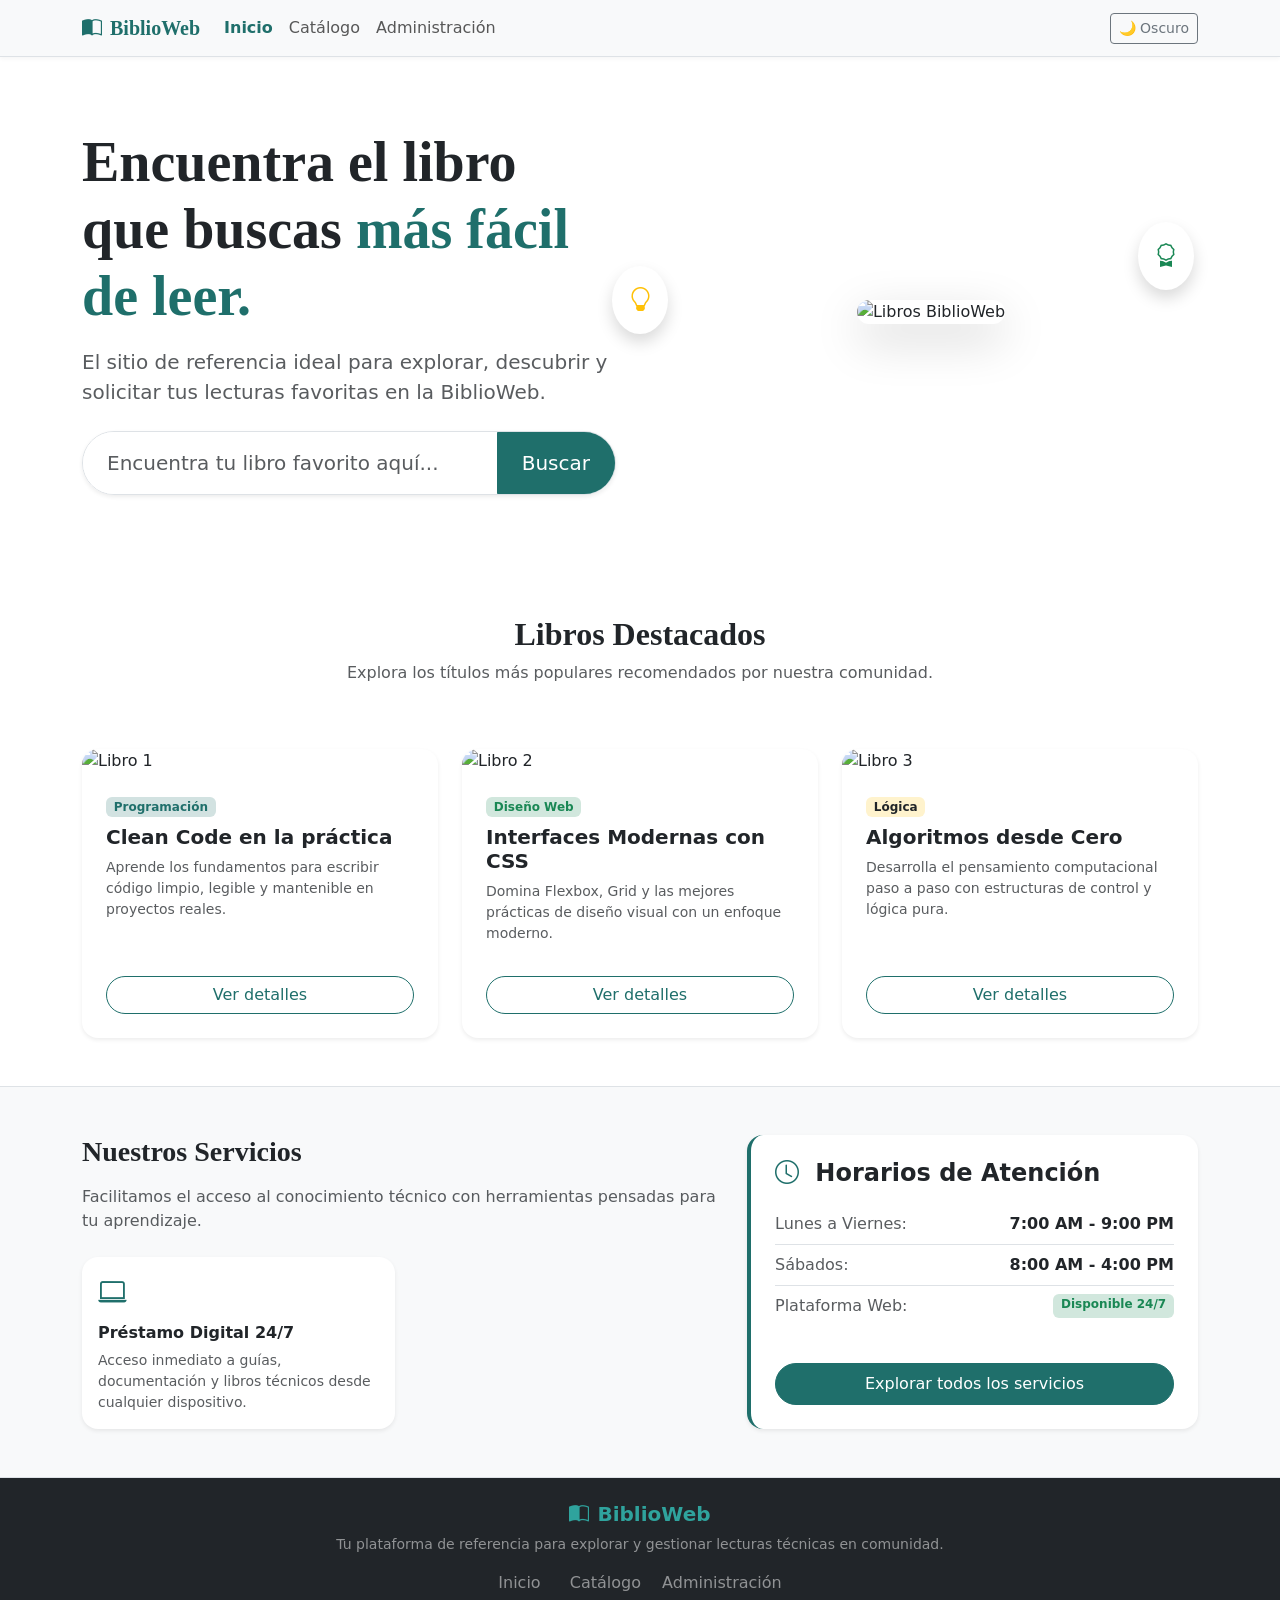
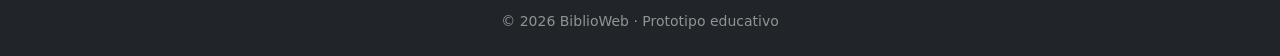
==== Biblioweb/index.html @ e8c298d3 "primer commit" ====
<!DOCTYPE html>
<html lang="es" data-bs-theme="light">
<head>
  <meta charset="UTF-8">
  <meta name="viewport" content="width=device-width, initial-scale=1">
  <title>BiblioWeb | Inicio</title>

  <!-- Bootstrap 5.3 + iconos -->
  <link href="https://cdn.jsdelivr.net/npm/bootstrap@5.3.3/dist/css/bootstrap.min.css" rel="stylesheet">
  <link href="https://cdn.jsdelivr.net/npm/bootstrap-icons@1.11.3/font/bootstrap-icons.min.css" rel="stylesheet">

  <!-- Estilos del proyecto (el orden importa: base primero, compartidos después) -->
  <link href="css/base.css" rel="stylesheet">
  <link href="css/estilos.css" rel="stylesheet">

  <!-- Tema claro/oscuro: va en el <head> para evitar el parpadeo -->
  <script src="js/tema.js"></script>
</head>
<body>
  <nav class="navbar navbar-expand-lg bg-body-tertiary border-bottom sticky-top">
    <div class="container">
      <a class="navbar-brand d-flex align-items-center gap-2" href="index.html"><i class="bi bi-book-half"></i>BiblioWeb</a>
      <button class="navbar-toggler" type="button" data-bs-toggle="collapse"
              data-bs-target="#menu" aria-controls="menu" aria-expanded="false" aria-label="Abrir menú">
        <span class="navbar-toggler-icon"></span>
      </button>
      <div class="collapse navbar-collapse" id="menu">
        <ul class="navbar-nav me-auto mb-2 mb-lg-0">
          <li class="nav-item"><a class="nav-link active" aria-current="page" href="index.html">Inicio</a></li>
          <li class="nav-item"><a class="nav-link" href="catalogo.html">Catálogo</a></li>
          <li class="nav-item"><a class="nav-link" href="login.html">Administración</a></li>
        </ul>
        <button id="btn-tema" type="button" class="btn btn-outline-secondary btn-sm">🌙 Oscuro</button>
      </div>
    </div>
  </nav>

  <main>
  <!-- ========================= -->
  <!-- SECCIÓN HERO -->
  <!-- ========================= -->

  <section class="container py-5 my-4">

      <div class="row align-items-center g-5">

          <!-- Columna izquierda -->

          <div class="col-lg-6 text-start">

              <h1 class="display-4 fw-bold text-body mb-3">

                  Encuentra el libro que buscas
                  <span class="text-primary">más fácil de leer.</span>

              </h1>

              <p class="lead text-muted mb-4">

                  El sitio de referencia ideal para explorar, descubrir y solicitar tus lecturas favoritas en la BiblioWeb.

              </p>

              <!-- Buscador -->

              <div class="input-group input-group-lg shadow-sm rounded-pill overflow-hidden border">

                  <input type="text" id="inputBusqueda"
                      class="form-control border-0 px-4 py-3"
                      placeholder="Encuentra tu libro favorito aquí...">

                  <button class="btn btn-primary px-4" type="button" id="btnBuscar">
                      Buscar
                  </button>

              </div>

          </div>

          <!-- Columna derecha -->

          <div class="col-lg-6 text-center position-relative">

              <img src="https://picsum.photos/id/24/600/450"
                  class="img-fluid rounded-4 shadow-lg"
                  alt="Libros BiblioWeb">

              <!-- Elementos decorativos -->

              <div class="position-absolute top-0 start-0 translate-middle bg-body p-3 rounded-circle shadow d-none d-md-block">

                  <i class="bi bi-lightbulb text-warning fs-4"></i>

              </div>

              <div class="position-absolute bottom-0 end-0 translate-middle bg-body p-3 rounded-circle shadow d-none d-md-block">

                  <i class="bi bi-award text-success fs-4"></i>

              </div>

          </div>

      </div>

  </section>

  <!-- ========================= -->
  <!-- LIBROS DESTACADOS -->
  <!-- ========================= -->

  <section class="container py-5">

      <div class="row text-center mb-5">

          <div class="col-12">

              <h2 class="fw-bold text-body">
                  Libros Destacados
              </h2>

              <p class="text-muted">
                  Explora los títulos más populares recomendados por nuestra comunidad.
              </p>

          </div>

      </div>

      <!-- Cuadrícula de tarjetas -->

      <div class="row g-4">

          <!-- LIBRO 1 -->

          <div class="col-md-4">

              <div class="card card-libro h-100 shadow-sm border-0 rounded-4 overflow-hidden">

                  <img src="https://picsum.photos/id/1073/400/250"
                      class="card-img-top"
                      alt="Libro 1">

                  <div class="card-body d-flex flex-column p-4">

                      <span class="badge bg-primary-subtle text-primary mb-2 align-self-start">
                          Programación
                      </span>

                      <h5 class="card-title fw-bold text-body">
                          Clean Code en la práctica
                      </h5>

                      <p class="card-text text-muted small flex-grow-1">
                          Aprende los fundamentos para escribir código limpio, legible y mantenible en proyectos reales.
                      </p>

                      <a href="catalogo.html" class="btn btn-outline-primary mt-3 rounded-pill">
                          Ver detalles
                      </a>

                  </div>

              </div>

          </div>

          <!-- LIBRO 2 -->

          <div class="col-md-4">

              <div class="card card-libro h-100 shadow-sm border-0 rounded-4 overflow-hidden">

                  <img src="https://picsum.photos/id/364/400/250"
                      class="card-img-top"
                      alt="Libro 2">

                  <div class="card-body d-flex flex-column p-4">

                      <span class="badge bg-success-subtle text-success mb-2 align-self-start">
                          Diseño Web
                      </span>

                      <h5 class="card-title fw-bold text-body">
                          Interfaces Modernas con CSS
                      </h5>

                      <p class="card-text text-muted small flex-grow-1">
                          Domina Flexbox, Grid y las mejores prácticas de diseño visual con un enfoque moderno.
                      </p>

                      <a href="catalogo.html" class="btn btn-outline-primary mt-3 rounded-pill">
                          Ver detalles
                      </a>

                  </div>

              </div>

          </div>

          <!-- LIBRO 3 -->

          <div class="col-md-4">

              <div class="card card-libro h-100 shadow-sm border-0 rounded-4 overflow-hidden">

                  <img src="https://picsum.photos/id/20/400/250"
                      class="card-img-top"
                      alt="Libro 3">

                  <div class="card-body d-flex flex-column p-4">

                      <span class="badge bg-warning-subtle text-body mb-2 align-self-start">
                          Lógica
                      </span>

                      <h5 class="card-title fw-bold text-body">
                          Algoritmos desde Cero
                      </h5>

                      <p class="card-text text-muted small flex-grow-1">
                          Desarrolla el pensamiento computacional paso a paso con estructuras de control y lógica pura.
                      </p>

                      <a href="catalogo.html" class="btn btn-outline-primary mt-3 rounded-pill">
                          Ver detalles
                      </a>

                  </div>

              </div>

          </div>

      </div>

  </section>

  <!-- ========================= -->
  <!-- SERVICIOS Y HORARIOS -->
  <!-- ========================= -->

  <section class="bg-body-tertiary py-5 border-top border-bottom">

      <div class="container">

          <div class="row g-4 align-items-stretch">

              <!-- SERVICIOS -->

              <div class="col-lg-7" id="servicios">

                  <h3 class="fw-bold text-body mb-3">
                      Nuestros Servicios
                  </h3>

                  <p class="text-muted mb-4">
                      Facilitamos el acceso al conocimiento técnico con herramientas pensadas para tu aprendizaje.
                  </p>

                  <div class="row g-3">

                      <div class="col-md-6">

                          <div class="p-3 bg-body rounded-4 shadow-sm h-100">

                              <i class="bi bi-laptop text-primary fs-3 mb-2 d-block"></i>

                              <h6 class="fw-bold text-body">
                                  Préstamo Digital 24/7
                              </h6>

                              <p class="text-muted small mb-0">
                                  Acceso inmediato a guías, documentación y libros técnicos desde cualquier dispositivo.
                              </p>

                          </div>

                      </div>

                  </div>

              </div>

              <!-- HORARIOS -->

              <div class="col-lg-5" id="horarios">

                  <div class="p-4 bg-body rounded-4 shadow-sm h-100 d-flex flex-column justify-content-between border-start border-primary border-4">

                      <div>

                          <h4 class="fw-bold text-body mb-3">

                              <i class="bi bi-clock text-primary me-2"></i>
                              Horarios de Atención

                          </h4>

                          <ul class="list-unstyled text-muted mb-4">

                              <li class="d-flex justify-content-between py-2 border-bottom">

                                  <span>Lunes a Viernes:</span>

                                  <span class="fw-semibold text-body">
                                      7:00 AM - 9:00 PM
                                  </span>

                              </li>

                              <li class="d-flex justify-content-between py-2 border-bottom">

                                  <span>Sábados:</span>

                                  <span class="fw-semibold text-body">
                                      8:00 AM - 4:00 PM
                                  </span>

                              </li>

                              <li class="d-flex justify-content-between py-2">

                                  <span>Plataforma Web:</span>

                                  <span class="badge bg-success-subtle text-success">
                                      Disponible 24/7
                                  </span>

                              </li>

                          </ul>

                      </div>

                      <a href="#servicios"
                          class="btn btn-1 w-100 rounded-pill py-2 fw-medium">

                          Explorar todos los servicios

                      </a>

                  </div>

              </div>

          </div>

      </div>

  </section>

  </main>

  <footer class="footer-biblio bg-dark text-white py-4 mt-auto">
    <div class="container text-center">
      <h5 class="footer-brand fw-bold mb-2"><i class="bi bi-book-half me-2"></i>BiblioWeb</h5>
      <p class="text-white-50 small mb-3">Tu plataforma de referencia para explorar y gestionar lecturas técnicas en comunidad.</p>
      <ul class="list-inline mb-3">
        <li class="list-inline-item"><a href="index.html" class="text-white-50 text-decoration-none">Inicio</a></li>
        <li class="list-inline-item mx-3"><a href="catalogo.html" class="text-white-50 text-decoration-none">Catálogo</a></li>
        <li class="list-inline-item"><a href="login.html" class="text-white-50 text-decoration-none">Administración</a></li>
      </ul>
      <p class="text-white-50 small mb-0">&copy; 2026 BiblioWeb · Prototipo educativo</p>
    </div>
  </footer>

  <script src="https://cdn.jsdelivr.net/npm/bootstrap@5.3.3/dist/js/bootstrap.bundle.min.js"></script>
</body>
</html>
---- Biblioweb/css/base.css ----
:root {
  --bw-acento: #1f6f6b;          /* verde azulado: color propio de BiblioWeb */
  --bw-acento-oscuro: #2fa39d;   /* versión más clara para fondo oscuro */
}
[data-bs-theme="dark"] { --bw-acento: var(--bw-acento-oscuro); }

body {
  min-height: 100vh;
  display: flex;
  flex-direction: column;
  transition: background-color .2s, color .2s;
}
main { flex: 1 0 auto; }

h1, h2, h3, .navbar-brand {
  font-family: Georgia, "Times New Roman", serif;
}
.navbar-brand { color: var(--bw-acento) !important; font-weight: 700; }

/* Foco visible en ambos temas (criterio F02) */
:focus-visible {
  outline: 3px solid var(--bw-acento);
  outline-offset: 2px;
}
.form-control:focus {
  border-color: var(--bw-acento);
  box-shadow: 0 0 0 .25rem color-mix(in srgb, var(--bw-acento) 30%, transparent);
}

/* Botón principal con el color del sitio */
.btn-biblio {
  --bs-btn-color: #fff;
  --bs-btn-bg: #1f6f6b;
  --bs-btn-border-color: #1f6f6b;
  --bs-btn-hover-color: #fff;
  --bs-btn-hover-bg: #185856;
  --bs-btn-hover-border-color: #185856;
  --bs-btn-active-bg: #144745;
  --bs-btn-active-border-color: #144745;
}

/* Tarjeta del login */
.login-card { max-width: 420px; width: 100%; }

@media (prefers-reduced-motion: reduce) {
  body { transition: none; }
}
---- Biblioweb/css/estilos.css ----
/* =================================================
   BIBLIOWEB · ESTILOS COMPARTIDOS (navegación, pie y colores)
   Se carga DESPUÉS de base.css en todas las páginas.
   Une la paleta del sitio (verde azulado de base.css) con los
   componentes de Bootstrap, para que todo se vea igual en
   index, catálogo, login y admin, en tema claro y oscuro.
   ================================================= */

/* 1. Color primario de Bootstrap = color propio de BiblioWeb */
:root,
[data-bs-theme="light"] {
  --bs-primary: #1f6f6b;
  --bs-primary-rgb: 31, 111, 107;
  --bs-primary-text-emphasis: #0c2c2b;
  --bs-primary-bg-subtle: #d2e2e1;
  --bs-primary-border-subtle: #a5c5c4;
  --bs-link-color: #1f6f6b;
  --bs-link-color-rgb: 31, 111, 107;
  --bs-link-hover-color: #185856;
  --bs-link-hover-color-rgb: 24, 88, 86;
}
[data-bs-theme="dark"] {
  --bs-primary: #2fa39d;
  --bs-primary-rgb: 47, 163, 157;
  --bs-primary-text-emphasis: #82c8c4;
  --bs-primary-bg-subtle: #09211f;
  --bs-primary-border-subtle: #13413f;
  --bs-link-color: #2fa39d;
  --bs-link-color-rgb: 47, 163, 157;
  --bs-link-hover-color: #82c8c4;
  --bs-link-hover-color-rgb: 130, 200, 196;
}

/* 2. Botones: .btn-primary y .btn-1 se ven igual que .btn-biblio */
.btn-primary,
.btn-1 {
  --bs-btn-color: #fff;
  --bs-btn-bg: #1f6f6b;
  --bs-btn-border-color: #1f6f6b;
  --bs-btn-hover-color: #fff;
  --bs-btn-hover-bg: #185856;
  --bs-btn-hover-border-color: #185856;
  --bs-btn-active-color: #fff;
  --bs-btn-active-bg: #144745;
  --bs-btn-active-border-color: #144745;
  --bs-btn-focus-shadow-rgb: 31, 111, 107;
}
.btn-outline-primary {
  --bs-btn-color: var(--bw-acento);
  --bs-btn-border-color: var(--bw-acento);
  --bs-btn-hover-color: #fff;
  --bs-btn-hover-bg: #1f6f6b;
  --bs-btn-hover-border-color: #1f6f6b;
  --bs-btn-active-color: #fff;
  --bs-btn-active-bg: #185856;
  --bs-btn-active-border-color: #185856;
  --bs-btn-focus-shadow-rgb: 31, 111, 107;
}

/* 3. Barra de navegación común */
.navbar { box-shadow: 0 2px 4px rgba(0, 0, 0, .04); }
.navbar-nav .nav-link { transition: color .2s ease-in-out; }
.navbar-nav .nav-link:hover,
.navbar-nav .nav-link.active {
  color: var(--bw-acento) !important;
}
.navbar-nav .nav-link.active { font-weight: 600; }

/* 4. Pie de página común */
.footer-biblio .footer-brand { color: #2fa39d; }
.footer-biblio a { transition: color .2s ease-in-out; }
.footer-biblio a:hover { color: #fff !important; }

/* 5. Tarjetas de libros (inicio y catálogo): efecto al pasar el mouse */
.card-libro {
  transition: transform .2s ease-in-out, box-shadow .2s ease-in-out;
}
.card-libro:hover {
  transform: translateY(-4px);
  box-shadow: 0 1rem 3rem rgba(0, 0, 0, .12) !important;
}

/* 6. Tablas: cabecera que se adapta al tema claro/oscuro */
.table > thead {
  --bs-table-bg: var(--bs-tertiary-bg);
  --bs-table-color: var(--bs-body-color);
}

/* Evita barra de desplazamiento horizontal por elementos decorativos */
body { overflow-x: hidden; }

@media (prefers-reduced-motion: reduce) {
  .card-libro, .navbar-nav .nav-link, .footer-biblio a { transition: none; }
  .card-libro:hover { transform: none; }
}
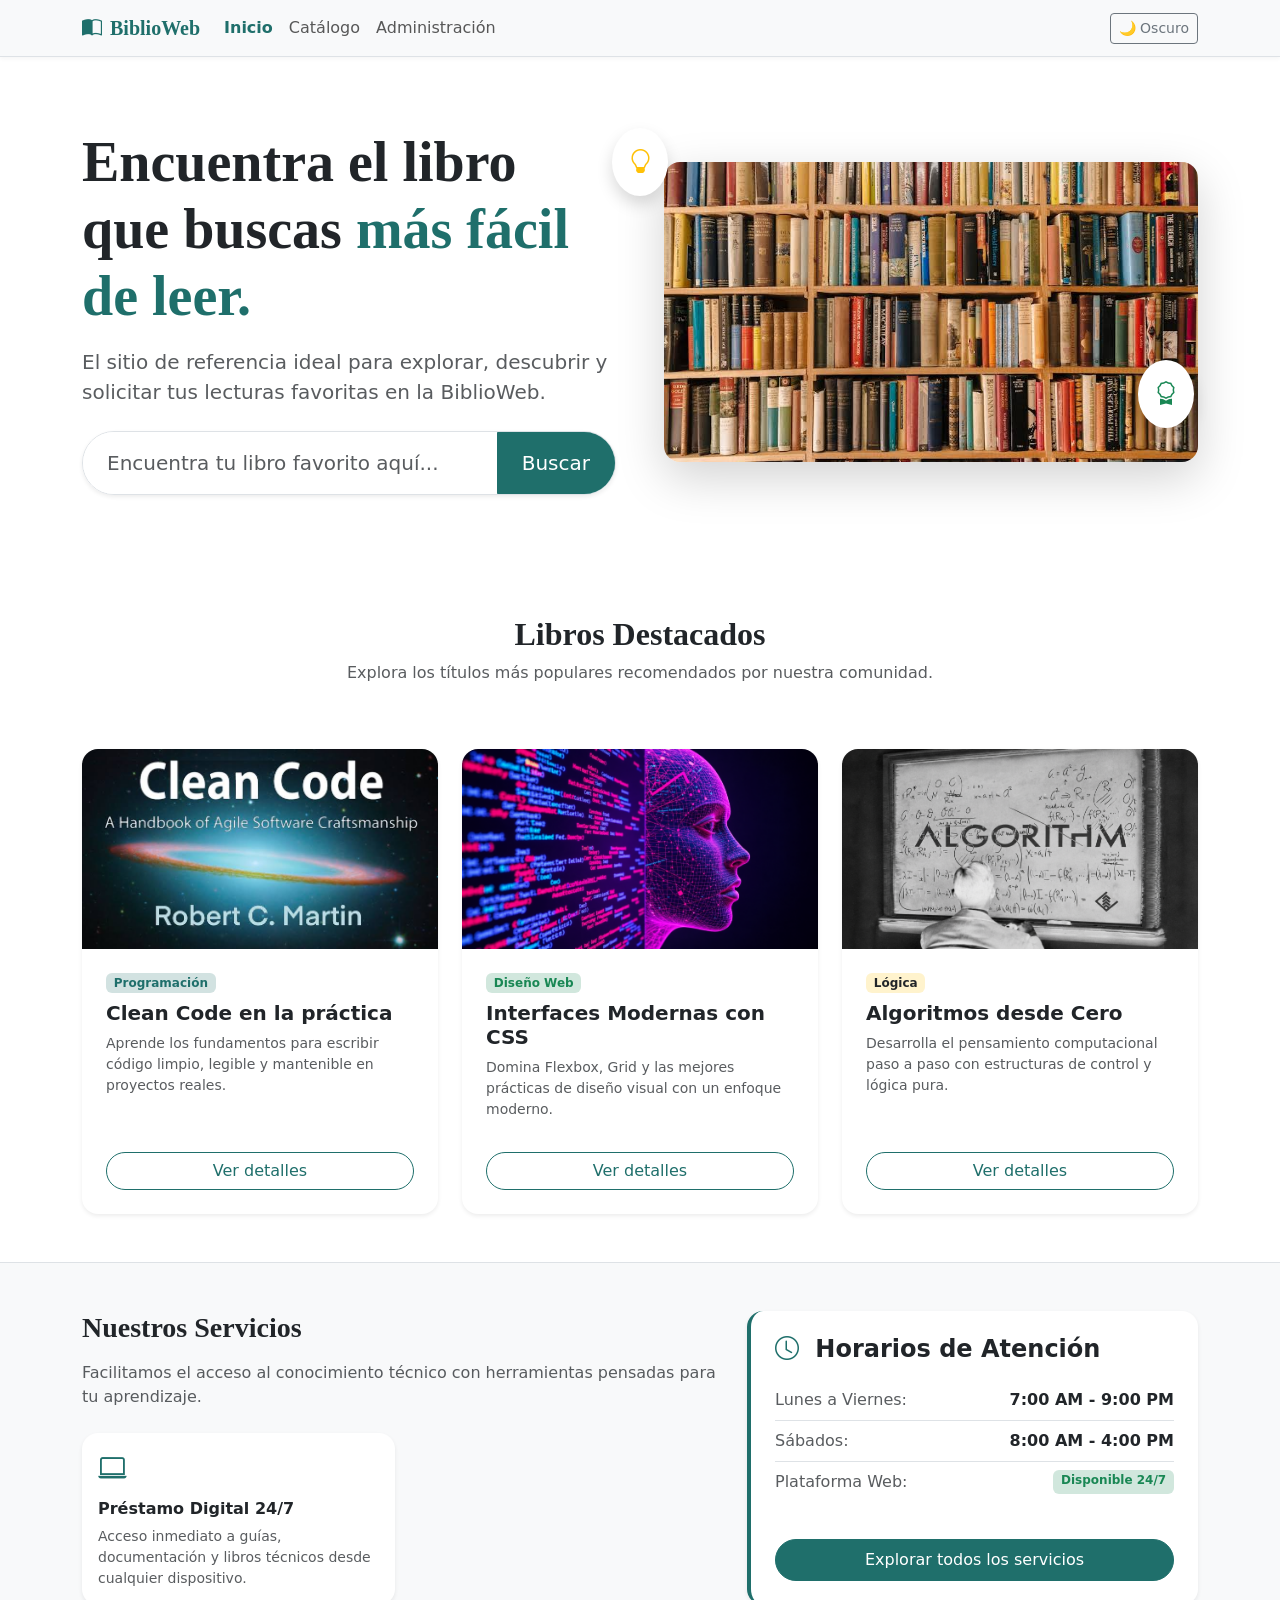
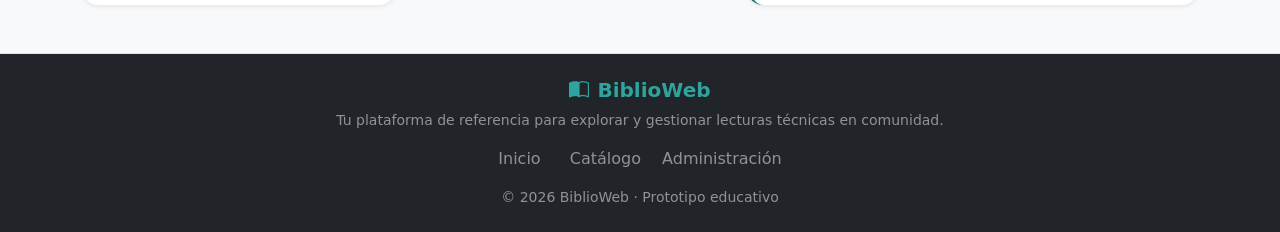
==== commit 26bab672: "Agrega imágenes y catálogo de libros" ====
--- a/Biblioweb/index.html
+++ b/Biblioweb/index.html
@@ -1,19 +1,16 @@
 <!DOCTYPE html>
-<html lang="es" data-bs-theme="light">
+<html lang="es">
 <head>
   <meta charset="UTF-8">
   <meta name="viewport" content="width=device-width, initial-scale=1">
-  <title>BiblioWeb | Inicio</title>
-
-  <!-- Bootstrap 5.3 + iconos -->
+  <title>BiblioWeb - Inicio</title>
+
   <link href="https://cdn.jsdelivr.net/npm/bootstrap@5.3.3/dist/css/bootstrap.min.css" rel="stylesheet">
   <link href="https://cdn.jsdelivr.net/npm/bootstrap-icons@1.11.3/font/bootstrap-icons.min.css" rel="stylesheet">
 
-  <!-- Estilos del proyecto (el orden importa: base primero, compartidos después) -->
   <link href="css/base.css" rel="stylesheet">
   <link href="css/estilos.css" rel="stylesheet">
 
-  <!-- Tema claro/oscuro: va en el <head> para evitar el parpadeo -->
   <script src="js/tema.js"></script>
 </head>
 <body>
@@ -36,16 +33,10 @@
   </nav>
 
   <main>
-  <!-- ========================= -->
-  <!-- SECCIÓN HERO -->
-  <!-- ========================= -->
-
+ 
   <section class="container py-5 my-4">
 
       <div class="row align-items-center g-5">
-
-          <!-- Columna izquierda -->
-
           <div class="col-lg-6 text-start">
 
               <h1 class="display-4 fw-bold text-body mb-3">
@@ -60,8 +51,6 @@
                   El sitio de referencia ideal para explorar, descubrir y solicitar tus lecturas favoritas en la BiblioWeb.
 
               </p>
-
-              <!-- Buscador -->
 
               <div class="input-group input-group-lg shadow-sm rounded-pill overflow-hidden border">
 
@@ -76,17 +65,11 @@
               </div>
 
           </div>
-
-          <!-- Columna derecha -->
-
           <div class="col-lg-6 text-center position-relative">
 
-              <img src="https://picsum.photos/id/24/600/450"
+              <img src="/Biblioweb/imagenes/index.jpg"
                   class="img-fluid rounded-4 shadow-lg"
                   alt="Libros BiblioWeb">
-
-              <!-- Elementos decorativos -->
-
               <div class="position-absolute top-0 start-0 translate-middle bg-body p-3 rounded-circle shadow d-none d-md-block">
 
                   <i class="bi bi-lightbulb text-warning fs-4"></i>
@@ -104,11 +87,6 @@
       </div>
 
   </section>
-
-  <!-- ========================= -->
-  <!-- LIBROS DESTACADOS -->
-  <!-- ========================= -->
-
   <section class="container py-5">
 
       <div class="row text-center mb-5">
@@ -126,18 +104,12 @@
           </div>
 
       </div>
-
-      <!-- Cuadrícula de tarjetas -->
-
       <div class="row g-4">
-
-          <!-- LIBRO 1 -->
-
           <div class="col-md-4">
 
               <div class="card card-libro h-100 shadow-sm border-0 rounded-4 overflow-hidden">
 
-                  <img src="https://picsum.photos/id/1073/400/250"
+                  <img src="/Biblioweb/imagenes/clean code.jpg"
                       class="card-img-top"
                       alt="Libro 1">
 
@@ -164,14 +136,11 @@
               </div>
 
           </div>
-
-          <!-- LIBRO 2 -->
-
           <div class="col-md-4">
 
               <div class="card card-libro h-100 shadow-sm border-0 rounded-4 overflow-hidden">
 
-                  <img src="https://picsum.photos/id/364/400/250"
+                  <img src="/Biblioweb/imagenes/interfaces.png"
                       class="card-img-top"
                       alt="Libro 2">
 
@@ -199,13 +168,11 @@
 
           </div>
 
-          <!-- LIBRO 3 -->
-
           <div class="col-md-4">
 
               <div class="card card-libro h-100 shadow-sm border-0 rounded-4 overflow-hidden">
 
-                  <img src="https://picsum.photos/id/20/400/250"
+                  <img src="/Biblioweb/imagenes/algorith.png"
                       class="card-img-top"
                       alt="Libro 3">
 
@@ -237,17 +204,11 @@
 
   </section>
 
-  <!-- ========================= -->
-  <!-- SERVICIOS Y HORARIOS -->
-  <!-- ========================= -->
-
   <section class="bg-body-tertiary py-5 border-top border-bottom">
 
       <div class="container">
 
-          <div class="row g-4 align-items-stretch">
-
-              <!-- SERVICIOS -->
+          <div class="row g-4 align-items-stretch"> 
 
               <div class="col-lg-7" id="servicios">
 
@@ -282,8 +243,6 @@
                   </div>
 
               </div>
-
-              <!-- HORARIOS -->
 
               <div class="col-lg-5" id="horarios">
 
--- a/Biblioweb/css/base.css
+++ b/Biblioweb/css/base.css
@@ -1,6 +1,6 @@
 :root {
-  --bw-acento: #1f6f6b;          /* verde azulado: color propio de BiblioWeb */
-  --bw-acento-oscuro: #2fa39d;   /* versión más clara para fondo oscuro */
+  --bw-acento: #1f6f6b;         
+  --bw-acento-oscuro: #2fa39d; 
 }
 [data-bs-theme="dark"] { --bw-acento: var(--bw-acento-oscuro); }
 
@@ -17,7 +17,6 @@
 }
 .navbar-brand { color: var(--bw-acento) !important; font-weight: 700; }
 
-/* Foco visible en ambos temas (criterio F02) */
 :focus-visible {
   outline: 3px solid var(--bw-acento);
   outline-offset: 2px;
@@ -27,7 +26,6 @@
   box-shadow: 0 0 0 .25rem color-mix(in srgb, var(--bw-acento) 30%, transparent);
 }
 
-/* Botón principal con el color del sitio */
 .btn-biblio {
   --bs-btn-color: #fff;
   --bs-btn-bg: #1f6f6b;
@@ -39,7 +37,6 @@
   --bs-btn-active-border-color: #144745;
 }
 
-/* Tarjeta del login */
 .login-card { max-width: 420px; width: 100%; }
 
 @media (prefers-reduced-motion: reduce) {
--- a/Biblioweb/css/estilos.css
+++ b/Biblioweb/css/estilos.css
@@ -1,12 +1,4 @@
-/* =================================================
-   BIBLIOWEB · ESTILOS COMPARTIDOS (navegación, pie y colores)
-   Se carga DESPUÉS de base.css en todas las páginas.
-   Une la paleta del sitio (verde azulado de base.css) con los
-   componentes de Bootstrap, para que todo se vea igual en
-   index, catálogo, login y admin, en tema claro y oscuro.
-   ================================================= */
 
-/* 1. Color primario de Bootstrap = color propio de BiblioWeb */
 :root,
 [data-bs-theme="light"] {
   --bs-primary: #1f6f6b;
@@ -31,7 +23,6 @@
   --bs-link-hover-color-rgb: 130, 200, 196;
 }
 
-/* 2. Botones: .btn-primary y .btn-1 se ven igual que .btn-biblio */
 .btn-primary,
 .btn-1 {
   --bs-btn-color: #fff;
@@ -57,7 +48,6 @@
   --bs-btn-focus-shadow-rgb: 31, 111, 107;
 }
 
-/* 3. Barra de navegación común */
 .navbar { box-shadow: 0 2px 4px rgba(0, 0, 0, .04); }
 .navbar-nav .nav-link { transition: color .2s ease-in-out; }
 .navbar-nav .nav-link:hover,
@@ -66,12 +56,10 @@
 }
 .navbar-nav .nav-link.active { font-weight: 600; }
 
-/* 4. Pie de página común */
 .footer-biblio .footer-brand { color: #2fa39d; }
 .footer-biblio a { transition: color .2s ease-in-out; }
 .footer-biblio a:hover { color: #fff !important; }
 
-/* 5. Tarjetas de libros (inicio y catálogo): efecto al pasar el mouse */
 .card-libro {
   transition: transform .2s ease-in-out, box-shadow .2s ease-in-out;
 }
@@ -80,13 +68,11 @@
   box-shadow: 0 1rem 3rem rgba(0, 0, 0, .12) !important;
 }
 
-/* 6. Tablas: cabecera que se adapta al tema claro/oscuro */
 .table > thead {
   --bs-table-bg: var(--bs-tertiary-bg);
   --bs-table-color: var(--bs-body-color);
 }
 
-/* Evita barra de desplazamiento horizontal por elementos decorativos */
 body { overflow-x: hidden; }
 
 @media (prefers-reduced-motion: reduce) {
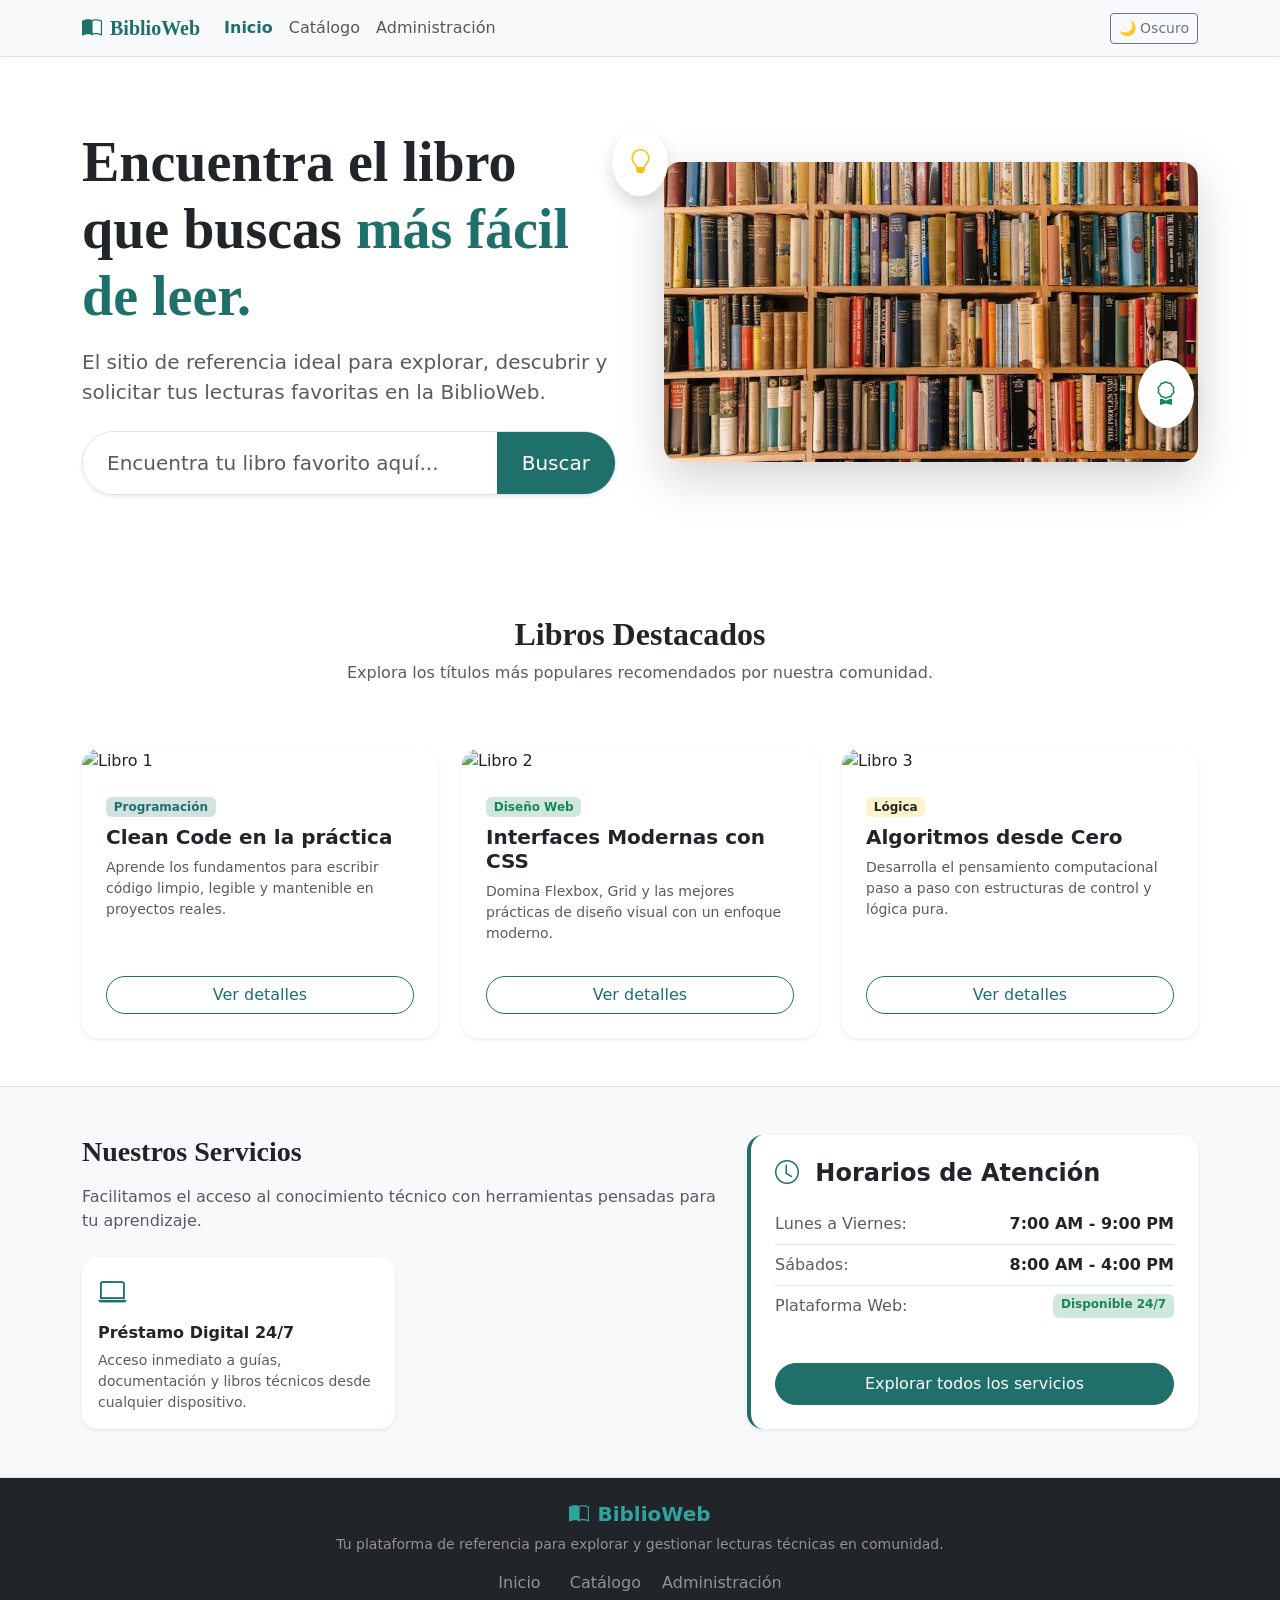
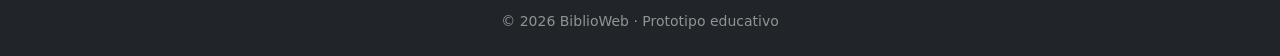
==== commit b3fcde1b: "cambio en links" ====
--- a/Biblioweb/index.html
+++ b/Biblioweb/index.html
@@ -67,7 +67,7 @@
           </div>
           <div class="col-lg-6 text-center position-relative">
 
-              <img src="/Biblioweb/imagenes/index.jpg"
+              <img src="./imagenes/index.jpg"
                   class="img-fluid rounded-4 shadow-lg"
                   alt="Libros BiblioWeb">
               <div class="position-absolute top-0 start-0 translate-middle bg-body p-3 rounded-circle shadow d-none d-md-block">
@@ -109,7 +109,7 @@
 
               <div class="card card-libro h-100 shadow-sm border-0 rounded-4 overflow-hidden">
 
-                  <img src="/Biblioweb/imagenes/clean code.jpg"
+                  <img src="./Biblioweb/imagenes/clean code.jpg"
                       class="card-img-top"
                       alt="Libro 1">
 
@@ -140,7 +140,7 @@
 
               <div class="card card-libro h-100 shadow-sm border-0 rounded-4 overflow-hidden">
 
-                  <img src="/Biblioweb/imagenes/interfaces.png"
+                  <img src="./Biblioweb/imagenes/interfaces.png"
                       class="card-img-top"
                       alt="Libro 2">
 
@@ -172,7 +172,7 @@
 
               <div class="card card-libro h-100 shadow-sm border-0 rounded-4 overflow-hidden">
 
-                  <img src="/Biblioweb/imagenes/algorith.png"
+                  <img src="./Biblioweb/imagenes/algorith.png"
                       class="card-img-top"
                       alt="Libro 3">
 
